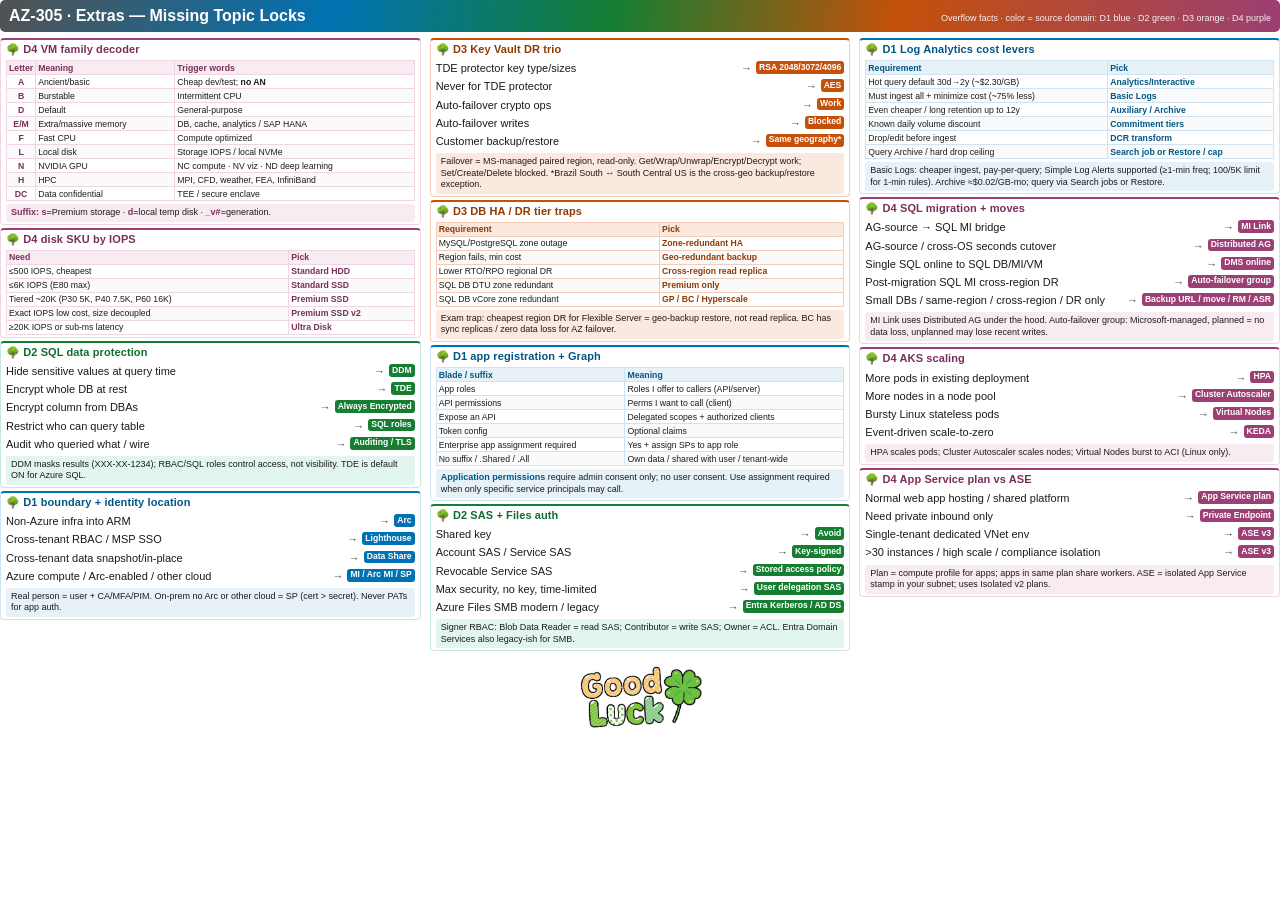
==== exams/az-305/material/cheat-sheets/one-pagers/extras-missing-topics.html @ ad678fd7 "Improving studing agents (#4) * reorganizing repo to study for AZ-104 too  * storing pdfs for study " ====
<!doctype html>
<html lang="en">
  <head>
    <meta charset="utf-8" />
    <meta name="viewport" content="width=device-width, initial-scale=1" />
    <title>AZ-305 · Extras Missing Topics</title>
    <link rel="stylesheet" href="onepager.css" />
    <style>
      body.extras {
        --accent: #525252;
        --accent-dk: #333;
        --tint: #f2f2f2;
        --tint2: #d9d9d9;
        --on-accent: #fff;
        --arrow: var(--accent);
      }
      .extras .card {
        margin-bottom: 3px;
        padding-top: 2px;
        padding-bottom: 2px;
      }
      .extras .card > h2 {
        font-size: 11px;
        margin-bottom: 3px;
      }
      .extras .note,
      .extras .mnemonic {
        margin-top: 3px;
      }
      .extras .tree {
        gap: 1px;
      }
      .extras .d1 {
        --accent: #0072b2;
        --accent-dk: #005685;
        --tint: #e6f1f8;
        --tint2: #cfe3f1;
      }
      .extras .d2 {
        --accent: #157e31;
        --accent-dk: #0f6e2d;
        --tint: #e3f5ef;
        --tint2: #c4e9dd;
      }
      .extras .d3 {
        --accent: #c4500a;
        --accent-dk: #8f3a00;
        --tint: #fbe8de;
        --tint2: #f5cdb6;
      }
      .extras .d4 {
        --accent: #9b3f74;
        --accent-dk: #7a2f5a;
        --tint: #f8ebf2;
        --tint2: #f0d6e4;
      }
      .extras .tagline {
        font-size: 9px;
        opacity: 0.9;
      }
      .extras .legend {
        display: flex;
        gap: 5px;
        justify-content: center;
        margin-top: 2px;
      }
      .extras .legend span {
        border-radius: 3px;
        color: #fff;
        font-weight: 800;
        padding: 1px 5px;
        font-size: 8px;
      }
      .extras .legend .d1-badge { background: #0072b2; }
      .extras .legend .d2-badge { background: #157e31; }
      .extras .legend .d3-badge { background: #c4500a; }
      .extras .legend .d4-badge { background: #9b3f74; }
      .extras table {
        font-size: 8.7px;
      }
      .extras th,
      .extras td {
        padding: 0.5px 2px;
      }
      .extras .ans {
        font-size: 8.6px;
        padding: 0.5px 3px;
      }
      .extras .note {
        font-size: 9px;
        line-height: 1.28;
      }
      .extras .tight td:first-child {
        width: 24px;
        text-align: center;
        font-weight: 800;
        color: var(--accent-dk);
      }
      .extras .banner {
        background: linear-gradient(100deg, #525252 0%, #0072b2 26%, #157e31 48%, #c4500a 70%, #9b3f74 100%);
      }
      .extras .goodluck-stage {
        flex: 0 0 auto;
        display: flex;
        align-items: center;
        justify-content: center;
        width: 100%;
        height: 86px;
        margin-top: 4px;
      }
      .extras .goodluck-art {
        width: 235px;
        max-height: 82px;
        flex: 0 0 auto;
        object-fit: contain;
        background: transparent;
      }
    </style>
  </head>
  <body class="extras">
    <div class="banner">
      <h1>AZ-305 · Extras — Missing Topic Locks</h1>
      <span class="sub">Overflow facts · color = source domain: D1 blue · D2 green · D3 orange · D4 purple</span>
    </div>

    <div class="grid">
      <section class="card d4">
        <h2>🌳 D4 VM family decoder</h2>
        <table class="tight">
          <thead><tr><th>Letter</th><th>Meaning</th><th>Trigger words</th></tr></thead>
          <tbody>
            <tr><td>A</td><td>Ancient/basic</td><td>Cheap dev/test; <b>no AN</b></td></tr>
            <tr><td>B</td><td>Burstable</td><td>Intermittent CPU</td></tr>
            <tr><td>D</td><td>Default</td><td>General-purpose</td></tr>
            <tr><td>E/M</td><td>Extra/massive memory</td><td>DB, cache, analytics / SAP HANA</td></tr>
            <tr><td>F</td><td>Fast CPU</td><td>Compute optimized</td></tr>
            <tr><td>L</td><td>Local disk</td><td>Storage IOPS / local NVMe</td></tr>
            <tr><td>N</td><td>NVIDIA GPU</td><td>NC compute · NV viz · ND deep learning</td></tr>
            <tr><td>H</td><td>HPC</td><td>MPI, CFD, weather, FEA, InfiniBand</td></tr>
            <tr><td>DC</td><td>Data confidential</td><td>TEE / secure enclave</td></tr>
          </tbody>
        </table>
        <div class="note"><b>Suffix:</b> <b>s</b>=Premium storage · <b>d</b>=local temp disk · <b>_v#</b>=generation.</div>
      </section>

      <section class="card d4">
        <h2>🌳 D4 disk SKU by IOPS</h2>
        <table>
          <thead><tr><th>Need</th><th>Pick</th></tr></thead>
          <tbody>
            <tr><td>≤500 IOPS, cheapest</td><td class="win">Standard HDD</td></tr>
            <tr><td>≤6K IOPS (E80 max)</td><td class="win">Standard SSD</td></tr>
            <tr><td>Tiered ~20K (P30 5K, P40 7.5K, P60 16K)</td><td class="win">Premium SSD</td></tr>
            <tr><td>Exact IOPS low cost, size decoupled</td><td class="win">Premium SSD v2</td></tr>
            <tr><td>≥20K IOPS or sub-ms latency</td><td class="win">Ultra Disk</td></tr>
          </tbody>
        </table>
      </section>

      <section class="card d2">
        <h2>🌳 D2 SQL data protection</h2>
        <div class="tree">
          <div class="row"><span class="cond">Hide sensitive values at query time</span><span class="arrow">→</span><span class="ans">DDM</span></div>
          <div class="row"><span class="cond">Encrypt whole DB at rest</span><span class="arrow">→</span><span class="ans">TDE</span></div>
          <div class="row"><span class="cond">Encrypt column from DBAs</span><span class="arrow">→</span><span class="ans">Always Encrypted</span></div>
          <div class="row"><span class="cond">Restrict who can query table</span><span class="arrow">→</span><span class="ans">SQL roles</span></div>
          <div class="row"><span class="cond">Audit who queried what / wire</span><span class="arrow">→</span><span class="ans">Auditing / TLS</span></div>
        </div>
        <div class="note">DDM masks results (XXX-XX-1234); RBAC/SQL roles control access, not visibility. TDE is default ON for Azure SQL.</div>
      </section>

      <section class="card d1">
        <h2>🌳 D1 boundary + identity location</h2>
        <div class="tree">
          <div class="row"><span class="cond">Non-Azure infra into ARM</span><span class="arrow">→</span><span class="ans">Arc</span></div>
          <div class="row"><span class="cond">Cross-tenant RBAC / MSP SSO</span><span class="arrow">→</span><span class="ans">Lighthouse</span></div>
          <div class="row"><span class="cond">Cross-tenant data snapshot/in-place</span><span class="arrow">→</span><span class="ans">Data Share</span></div>
          <div class="row"><span class="cond">Azure compute / Arc-enabled / other cloud</span><span class="arrow">→</span><span class="ans">MI / Arc MI / SP</span></div>
        </div>
        <div class="note">Real person = user + CA/MFA/PIM. On-prem no Arc or other cloud = SP (cert &gt; secret). Never PATs for app auth.</div>
      </section>

      <section class="card d3">
        <h2>🌳 D3 Key Vault DR trio</h2>
        <div class="tree">
          <div class="row"><span class="cond">TDE protector key type/sizes</span><span class="arrow">→</span><span class="ans">RSA 2048/3072/4096</span></div>
          <div class="row"><span class="cond">Never for TDE protector</span><span class="arrow">→</span><span class="ans">AES</span></div>
          <div class="row"><span class="cond">Auto-failover crypto ops</span><span class="arrow">→</span><span class="ans">Work</span></div>
          <div class="row"><span class="cond">Auto-failover writes</span><span class="arrow">→</span><span class="ans">Blocked</span></div>
          <div class="row"><span class="cond">Customer backup/restore</span><span class="arrow">→</span><span class="ans">Same geography*</span></div>
        </div>
        <div class="note">Failover = MS-managed paired region, read-only. Get/Wrap/Unwrap/Encrypt/Decrypt work; Set/Create/Delete blocked. *Brazil South ↔ South Central US is the cross-geo backup/restore exception.</div>
      </section>

      <section class="card d3">
        <h2>🌳 D3 DB HA / DR tier traps</h2>
        <table>
          <thead><tr><th>Requirement</th><th>Pick</th></tr></thead>
          <tbody>
            <tr><td>MySQL/PostgreSQL zone outage</td><td class="win">Zone-redundant HA</td></tr>
            <tr><td>Region fails, min cost</td><td class="win">Geo-redundant backup</td></tr>
            <tr><td>Lower RTO/RPO regional DR</td><td class="win">Cross-region read replica</td></tr>
            <tr><td>SQL DB DTU zone redundant</td><td class="win">Premium only</td></tr>
            <tr><td>SQL DB vCore zone redundant</td><td class="win">GP / BC / Hyperscale</td></tr>
          </tbody>
        </table>
        <div class="note">Exam trap: cheapest region DR for Flexible Server = geo-backup restore, not read replica. BC has sync replicas / zero data loss for AZ failover.</div>
      </section>

      <section class="card d1">
        <h2>🌳 D1 app registration + Graph</h2>
        <table>
          <thead><tr><th>Blade / suffix</th><th>Meaning</th></tr></thead>
          <tbody>
            <tr><td>App roles</td><td>Roles I offer to callers (API/server)</td></tr>
            <tr><td>API permissions</td><td>Perms I want to call (client)</td></tr>
            <tr><td>Expose an API</td><td>Delegated scopes + authorized clients</td></tr>
            <tr><td>Token config</td><td>Optional claims</td></tr>
            <tr><td>Enterprise app assignment required</td><td>Yes + assign SPs to app role</td></tr>
            <tr><td>No suffix / .Shared / .All</td><td>Own data / shared with user / tenant-wide</td></tr>
          </tbody>
        </table>
        <div class="note"><b>Application permissions</b> require admin consent only; no user consent. Use assignment required when only specific service principals may call.</div>
      </section>

      <section class="card d2">
        <h2>🌳 D2 SAS + Files auth</h2>
        <div class="tree">
          <div class="row"><span class="cond">Shared key</span><span class="arrow">→</span><span class="ans">Avoid</span></div>
          <div class="row"><span class="cond">Account SAS / Service SAS</span><span class="arrow">→</span><span class="ans">Key-signed</span></div>
          <div class="row"><span class="cond">Revocable Service SAS</span><span class="arrow">→</span><span class="ans">Stored access policy</span></div>
          <div class="row"><span class="cond">Max security, no key, time-limited</span><span class="arrow">→</span><span class="ans">User delegation SAS</span></div>
          <div class="row"><span class="cond">Azure Files SMB modern / legacy</span><span class="arrow">→</span><span class="ans">Entra Kerberos / AD DS</span></div>
        </div>
        <div class="note">Signer RBAC: Blob Data Reader = read SAS; Contributor = write SAS; Owner = ACL. Entra Domain Services also legacy-ish for SMB.</div>
      </section>

      <section class="card d1">
        <h2>🌳 D1 Log Analytics cost levers</h2>
        <table>
          <thead><tr><th>Requirement</th><th>Pick</th></tr></thead>
          <tbody>
            <tr><td>Hot query default 30d→2y (~$2.30/GB)</td><td class="win">Analytics/Interactive</td></tr>
            <tr><td>Must ingest all + minimize cost (~75% less)</td><td class="win">Basic Logs</td></tr>
            <tr><td>Even cheaper / long retention up to 12y</td><td class="win">Auxiliary / Archive</td></tr>
            <tr><td>Known daily volume discount</td><td class="win">Commitment tiers</td></tr>
            <tr><td>Drop/edit before ingest</td><td class="win">DCR transform</td></tr>
            <tr><td>Query Archive / hard drop ceiling</td><td class="win">Search job or Restore / cap</td></tr>
          </tbody>
        </table>
        <div class="note">Basic Logs: cheaper ingest, pay-per-query; Simple Log Alerts supported (≥1-min freq; 100/5K limit for 1-min rules). Archive ≈$0.02/GB-mo; query via Search jobs or Restore.</div>
      </section>

      <section class="card d4">
        <h2>🌳 D4 SQL migration + moves</h2>
        <div class="tree">
          <div class="row"><span class="cond">AG-source → SQL MI bridge</span><span class="arrow">→</span><span class="ans">MI Link</span></div>
          <div class="row"><span class="cond">AG-source / cross-OS seconds cutover</span><span class="arrow">→</span><span class="ans">Distributed AG</span></div>
          <div class="row"><span class="cond">Single SQL online to SQL DB/MI/VM</span><span class="arrow">→</span><span class="ans">DMS online</span></div>
          <div class="row"><span class="cond">Post-migration SQL MI cross-region DR</span><span class="arrow">→</span><span class="ans">Auto-failover group</span></div>
          <div class="row"><span class="cond">Small DBs / same-region / cross-region / DR only</span><span class="arrow">→</span><span class="ans">Backup URL / move / RM / ASR</span></div>
        </div>
        <div class="note">MI Link uses Distributed AG under the hood. Auto-failover group: Microsoft-managed, planned = no data loss, unplanned may lose recent writes.</div>
      </section>

      <section class="card d4">
        <h2>🌳 D4 AKS scaling</h2>
        <div class="tree">
          <div class="row"><span class="cond">More pods in existing deployment</span><span class="arrow">→</span><span class="ans">HPA</span></div>
          <div class="row"><span class="cond">More nodes in a node pool</span><span class="arrow">→</span><span class="ans">Cluster Autoscaler</span></div>
          <div class="row"><span class="cond">Bursty Linux stateless pods</span><span class="arrow">→</span><span class="ans">Virtual Nodes</span></div>
          <div class="row"><span class="cond">Event-driven scale-to-zero</span><span class="arrow">→</span><span class="ans">KEDA</span></div>
        </div>
        <div class="note">HPA scales pods; Cluster Autoscaler scales nodes; Virtual Nodes burst to ACI (Linux only).</div>
      </section>

      <section class="card d4">
        <h2>🌳 D4 App Service plan vs ASE</h2>
        <div class="tree">
          <div class="row"><span class="cond">Normal web app hosting / shared platform</span><span class="arrow">→</span><span class="ans">App Service plan</span></div>
          <div class="row"><span class="cond">Need private inbound only</span><span class="arrow">→</span><span class="ans">Private Endpoint</span></div>
          <div class="row"><span class="cond">Single-tenant dedicated VNet env</span><span class="arrow">→</span><span class="ans">ASE v3</span></div>
          <div class="row"><span class="cond">&gt;30 instances / high scale / compliance isolation</span><span class="arrow">→</span><span class="ans">ASE v3</span></div>
        </div>
        <div class="note">Plan = compute profile for apps; apps in same plan share workers. ASE = isolated App Service stamp in your subnet; uses Isolated v2 plans.</div>
      </section>
    </div>

    <div class="goodluck-stage">
      <img class="goodluck-art" src="img/cute-word-good-luck-cartoon-style-illustration-vector.jpg" alt="Good Luck cartoon lettering with a clover" />
    </div>
  </body>
</html>
---- exams/az-305/material/cheat-sheets/one-pagers/onepager.css ----
/* AZ-305 per-domain one-pager cheat sheets.
   Target: A4 LANDSCAPE, fit-to-one-page, print to PDF via browser
   (Ctrl/Cmd+P -> Save as PDF -> enable "Background graphics").

   One signature color per domain is set with a `theme-*` class on <body>:
     theme-d1 = blue, theme-d2 = green, theme-d3 = amber, theme-d4 = purple. */

/* ---------- Per-domain color tokens ---------- */
.theme-d1 {
  --accent: #0072b2;
  --accent-dk: #005685;
  --tint: #e6f1f8;
  --tint2: #cfe3f1;
  --on-accent: #fff;
  --arrow: var(--accent);
}
.theme-d2 {
  --accent: #157e31;
  --accent-dk: #0f6e2d;
  --tint: #e3f5ef;
  --tint2: #c4e9dd;
  --on-accent: #fff;
  --arrow: var(--accent);
}
.theme-d3 {
  --accent: #c4500a;
  --accent-dk: #8f3a00;
  --tint: #fbe8de;
  --tint2: #f5cdb6;
  --on-accent: #fff;
  --arrow: var(--accent);
}
.theme-d4 {
  --accent: #9b3f74;
  --accent-dk: #7a2f5a;
  --tint: #f8ebf2;
  --tint2: #f0d6e4;
  --on-accent: #fff;
  --arrow: var(--accent);
}

/* ---------- Page geometry ---------- */
@page {
  size: A4 landscape;
  margin: 6mm 7mm;
}

* {
  box-sizing: border-box;
}

html {
  height: 100%;
}

body {
  font-family: "Segoe UI", -apple-system, Roboto, Helvetica, Arial, sans-serif;
  font-size: 11px;
  line-height: 1.38;
  color: #1b1b1b;
  margin: 0;
  min-height: 100vh;
  display: flex;
  flex-direction: column;
  -webkit-print-color-adjust: exact;
  print-color-adjust: exact;
}

@media print {
  body {
    min-height: 196mm;
  }
}

/* ---------- Banner ---------- */
.banner {
  display: flex;
  align-items: baseline;
  gap: 8px;
  background: var(--accent);
  color: var(--on-accent);
  padding: 5px 9px;
  border-radius: 5px;
  margin-bottom: 6px;
}
.banner h1 {
  font-size: 16px;
  margin: 0;
  font-weight: 700;
}
.banner .sub {
  font-size: 9px;
  opacity: 0.92;
  margin-left: auto;
  text-align: right;
}

/* ---------- Masonry columns ---------- */
.grid {
  column-count: 3;
  column-gap: 9px;
  flex: 0 0 auto;
}

/* ---------- Fill strip (bottom banner that grows to fill the page) ---------- */
.fillstrip {
  flex: 1 1 auto;
  display: flex;
  align-items: center;
  gap: 14px;
  margin-top: 6px;
  padding: 7px 16px;
  border-radius: 6px;
  color: #fff;
  background: linear-gradient(
    120deg,
    color-mix(in srgb, var(--accent) 55%, #000) 0%,
    var(--accent-dk) 100%
  );
  overflow: hidden;
}
.fillstrip .motif {
  font-size: 30px;
  line-height: 1;
  flex: 0 0 auto;
  filter: drop-shadow(0 1px 1px rgba(0, 0, 0, 0.25));
}
.fillstrip .msg {
  flex: 1 1 auto;
  text-align: center;
}
.fillstrip .big {
  font-size: 15px;
  font-weight: 800;
  letter-spacing: 0.2px;
  margin-bottom: 2px;
}
.fillstrip .line {
  font-size: 10px;
  opacity: 0.95;
  margin-bottom: 3px;
}
.fillstrip .tags {
  font-size: 9.5px;
  font-weight: 700;
  background: rgba(255, 255, 255, 0.18);
  border-radius: 4px;
  padding: 2px 8px;
  display: inline-block;
}

/* ---------- Card ---------- */
.card {
  break-inside: avoid;
  border: 1px solid var(--tint2);
  border-top: 2.5px solid var(--accent);
  border-radius: 4px;
  margin: 0 0 5px;
  padding: 4px 5px 4px;
  background: #fff;
}
.card > h2 {
  font-size: 12px;
  margin: 0 0 5px;
  color: var(--accent-dk);
  font-weight: 700;
  letter-spacing: 0.1px;
}
.card.wide {
  /* let a dense card span the full width when it has a big table */
  column-span: all;
}

/* ---------- Illustration filler cards ---------- */
.card.art {
  text-align: center;
  background: var(--tint);
  padding: 7px 6px 6px;
}
.card.art svg {
  display: block;
  width: 74%;
  max-height: 84px;
  height: auto;
  margin: 0 auto;
}
.card.art .cap {
  margin-top: 5px;
  font-weight: 800;
  color: var(--accent-dk);
  font-size: 10.5px;
  line-height: 1.25;
}

/* Two illustrations side by side in one card */
.card.art-pair {
  display: flex;
  gap: 8px;
  padding: 5px 6px 4px;
}
.card.art-pair .art-cell {
  flex: 1;
  min-width: 0;
}
.card.art-pair svg {
  width: 52%;
  max-height: 42px;
}
.card.art-pair .cap {
  margin-top: 2px;
  font-size: 9px;
}

/* ---------- Decision tree rows ---------- */
.tree {
  display: flex;
  flex-direction: column;
  gap: 2px;
}
.row {
  display: flex;
  align-items: flex-start;
  gap: 4px;
  padding: 1px 0;
}
.row .cond {
  flex: 1;
}
.row .arrow {
  color: var(--arrow);
  font-weight: 700;
  flex: 0 0 auto;
}
.ans {
  flex: 0 0 auto;
  background: var(--accent);
  color: var(--on-accent);
  font-weight: 700;
  padding: 0.5px 5px;
  border-radius: 3px;
  white-space: nowrap;
  font-size: 10px;
}
/* nesting depth -> indented, color-coded left rail */
.lvl2 {
  margin-left: 7px;
  border-left: 2px solid var(--tint2);
  padding-left: 5px;
}
.lvl3 {
  margin-left: 14px;
  border-left: 2px solid var(--tint);
  padding-left: 5px;
}
.gate {
  font-style: italic;
  color: var(--accent-dk);
  font-weight: 600;
  padding: 1.5px 0 0.5px;
}

/* ---------- Compact tables ---------- */
table {
  width: 100%;
  border-collapse: collapse;
  font-size: 10px;
}
th,
td {
  border: 1px solid var(--tint2);
  padding: 1.5px 3px;
  text-align: left;
  vertical-align: top;
}
th {
  background: var(--tint);
  color: var(--accent-dk);
  font-weight: 700;
}
tbody tr:nth-child(even) td {
  background: #fafafa;
}

/* ---------- Callouts ---------- */
.note {
  background: var(--tint);
  border-radius: 3px;
  padding: 3px 5px;
  margin-top: 4px;
}
.note b {
  color: var(--accent-dk);
}
.mnemonic {
  background: var(--accent);
  color: var(--on-accent);
  border-radius: 3px;
  padding: 3px 5px;
  margin-top: 4px;
  font-weight: 600;
}
.mnemonic .m {
  font-size: 10.5px;
  font-weight: 800;
  letter-spacing: 0.2px;
}

ul {
  margin: 2px 0;
  padding-left: 12px;
}
li {
  margin: 0.5px 0;
}

code,
.kbd {
  background: var(--tint2);
  border-radius: 2px;
  padding: 0 2px;
  font-family: "Cascadia Mono", Consolas, monospace;
  font-size: 7px;
}

.pill {
  display: inline-block;
  background: var(--tint2);
  color: var(--accent-dk);
  border-radius: 3px;
  padding: 0 3px;
  font-weight: 700;
  font-size: 7px;
}
.win {
  color: var(--accent-dk);
  font-weight: 700;
}
.trap {
  color: #b3261e;
  font-weight: 700;
}
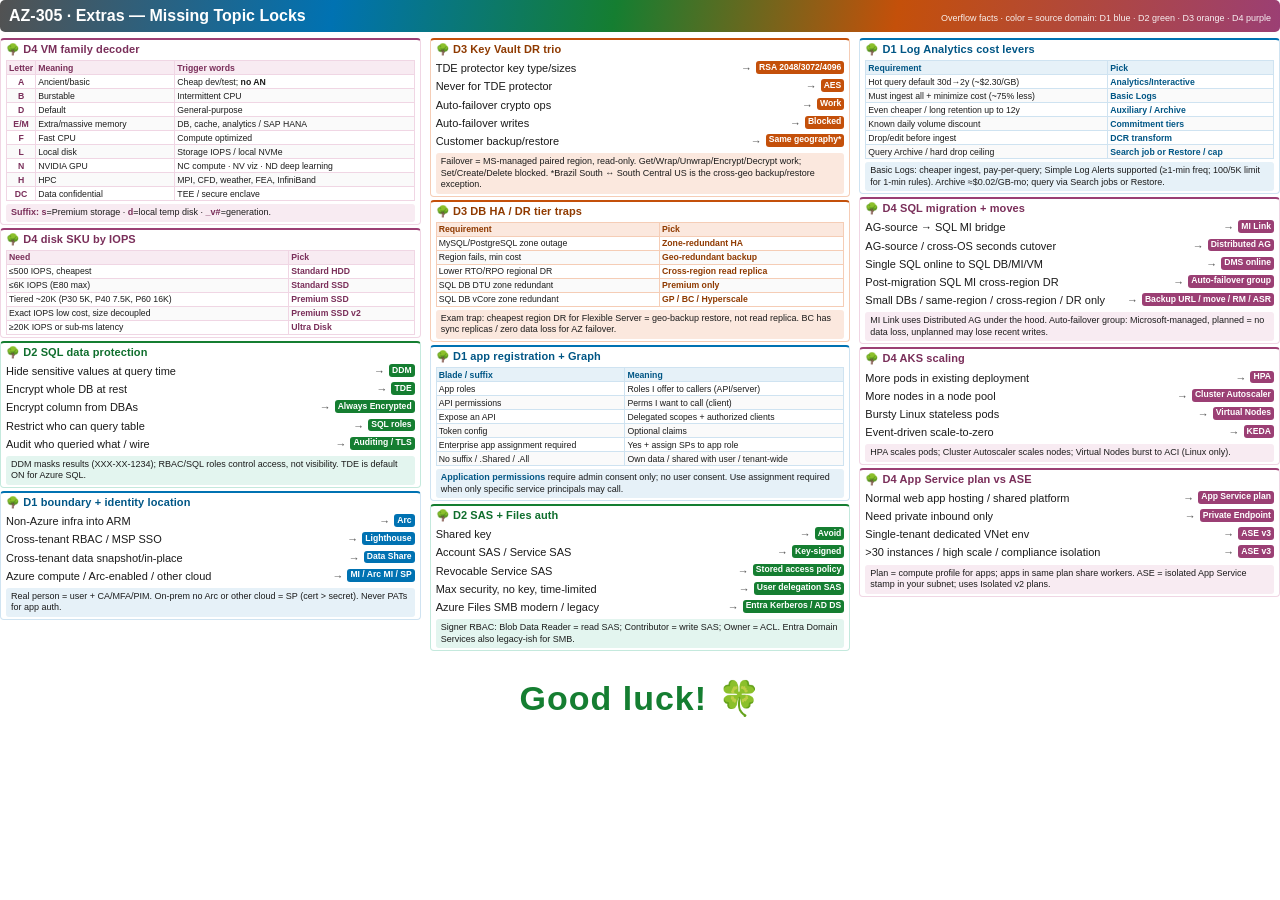
==== commit b9dfebf8: "chore: remove third-party copyrighted material and references Drop book excerpts, course transcripts" ====
--- a/exams/az-305/material/cheat-sheets/one-pagers/extras-missing-topics.html
+++ b/exams/az-305/material/cheat-sheets/one-pagers/extras-missing-topics.html
@@ -109,11 +109,10 @@
         margin-top: 4px;
       }
       .extras .goodluck-art {
-        width: 235px;
-        max-height: 82px;
-        flex: 0 0 auto;
-        object-fit: contain;
-        background: transparent;
+        font-size: 34px;
+        font-weight: 800;
+        letter-spacing: 1px;
+        color: #157e31;
       }
     </style>
   </head>
@@ -287,7 +286,7 @@
     </div>
 
     <div class="goodluck-stage">
-      <img class="goodluck-art" src="img/cute-word-good-luck-cartoon-style-illustration-vector.jpg" alt="Good Luck cartoon lettering with a clover" />
+      <span class="goodluck-art">Good luck! &#127808;</span>
     </div>
   </body>
 </html>
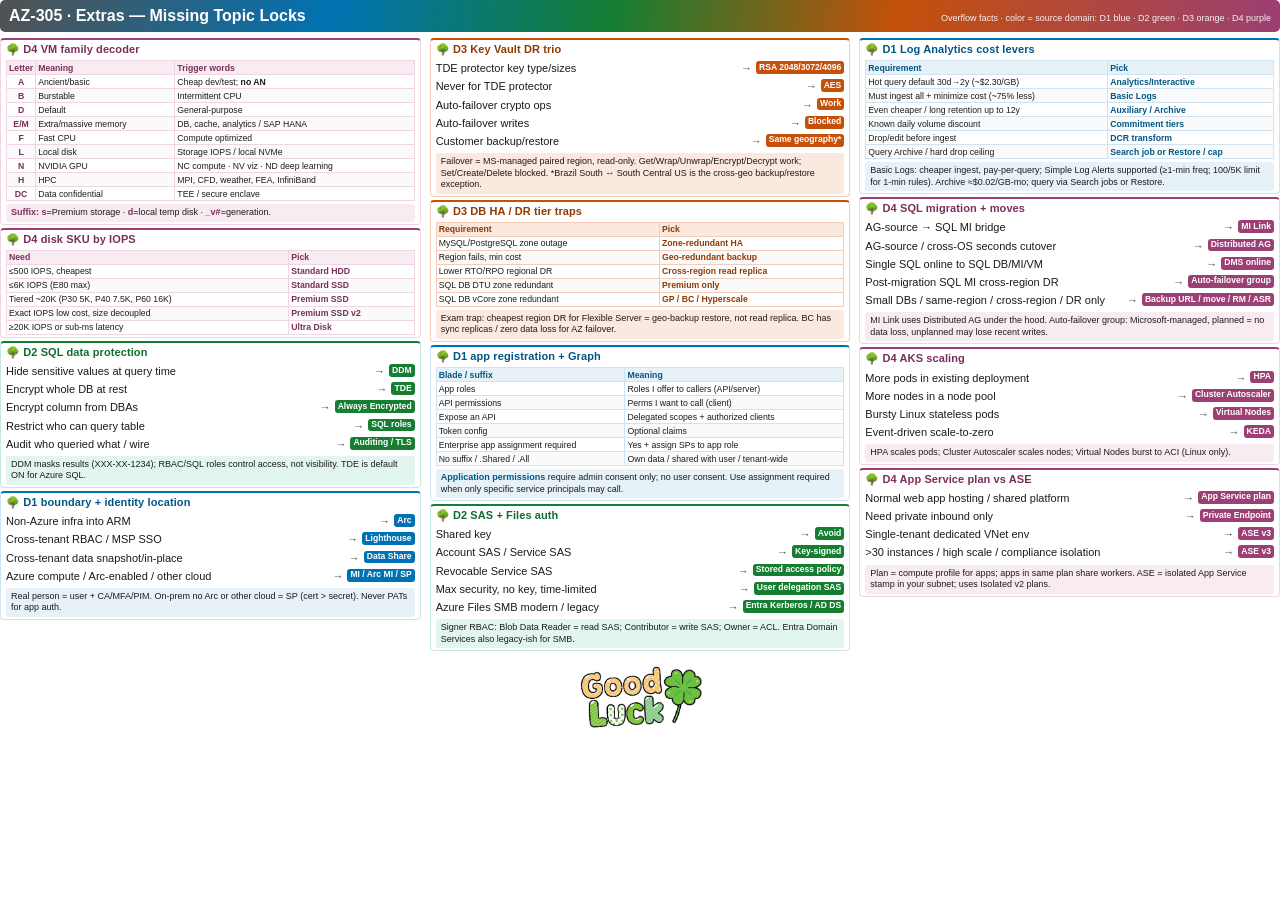
==== commit 502df097: "chore: remove AZ-305 course notes and restore stock image The course content was from a private cour" ====
--- a/exams/az-305/material/cheat-sheets/one-pagers/extras-missing-topics.html
+++ b/exams/az-305/material/cheat-sheets/one-pagers/extras-missing-topics.html
@@ -109,10 +109,11 @@
         margin-top: 4px;
       }
       .extras .goodluck-art {
-        font-size: 34px;
-        font-weight: 800;
-        letter-spacing: 1px;
-        color: #157e31;
+        width: 235px;
+        max-height: 82px;
+        flex: 0 0 auto;
+        object-fit: contain;
+        background: transparent;
       }
     </style>
   </head>
@@ -286,7 +287,7 @@
     </div>
 
     <div class="goodluck-stage">
-      <span class="goodluck-art">Good luck! &#127808;</span>
+      <img class="goodluck-art" src="img/cute-word-good-luck-cartoon-style-illustration-vector.jpg" alt="Good Luck cartoon lettering with a clover" />
     </div>
   </body>
 </html>
